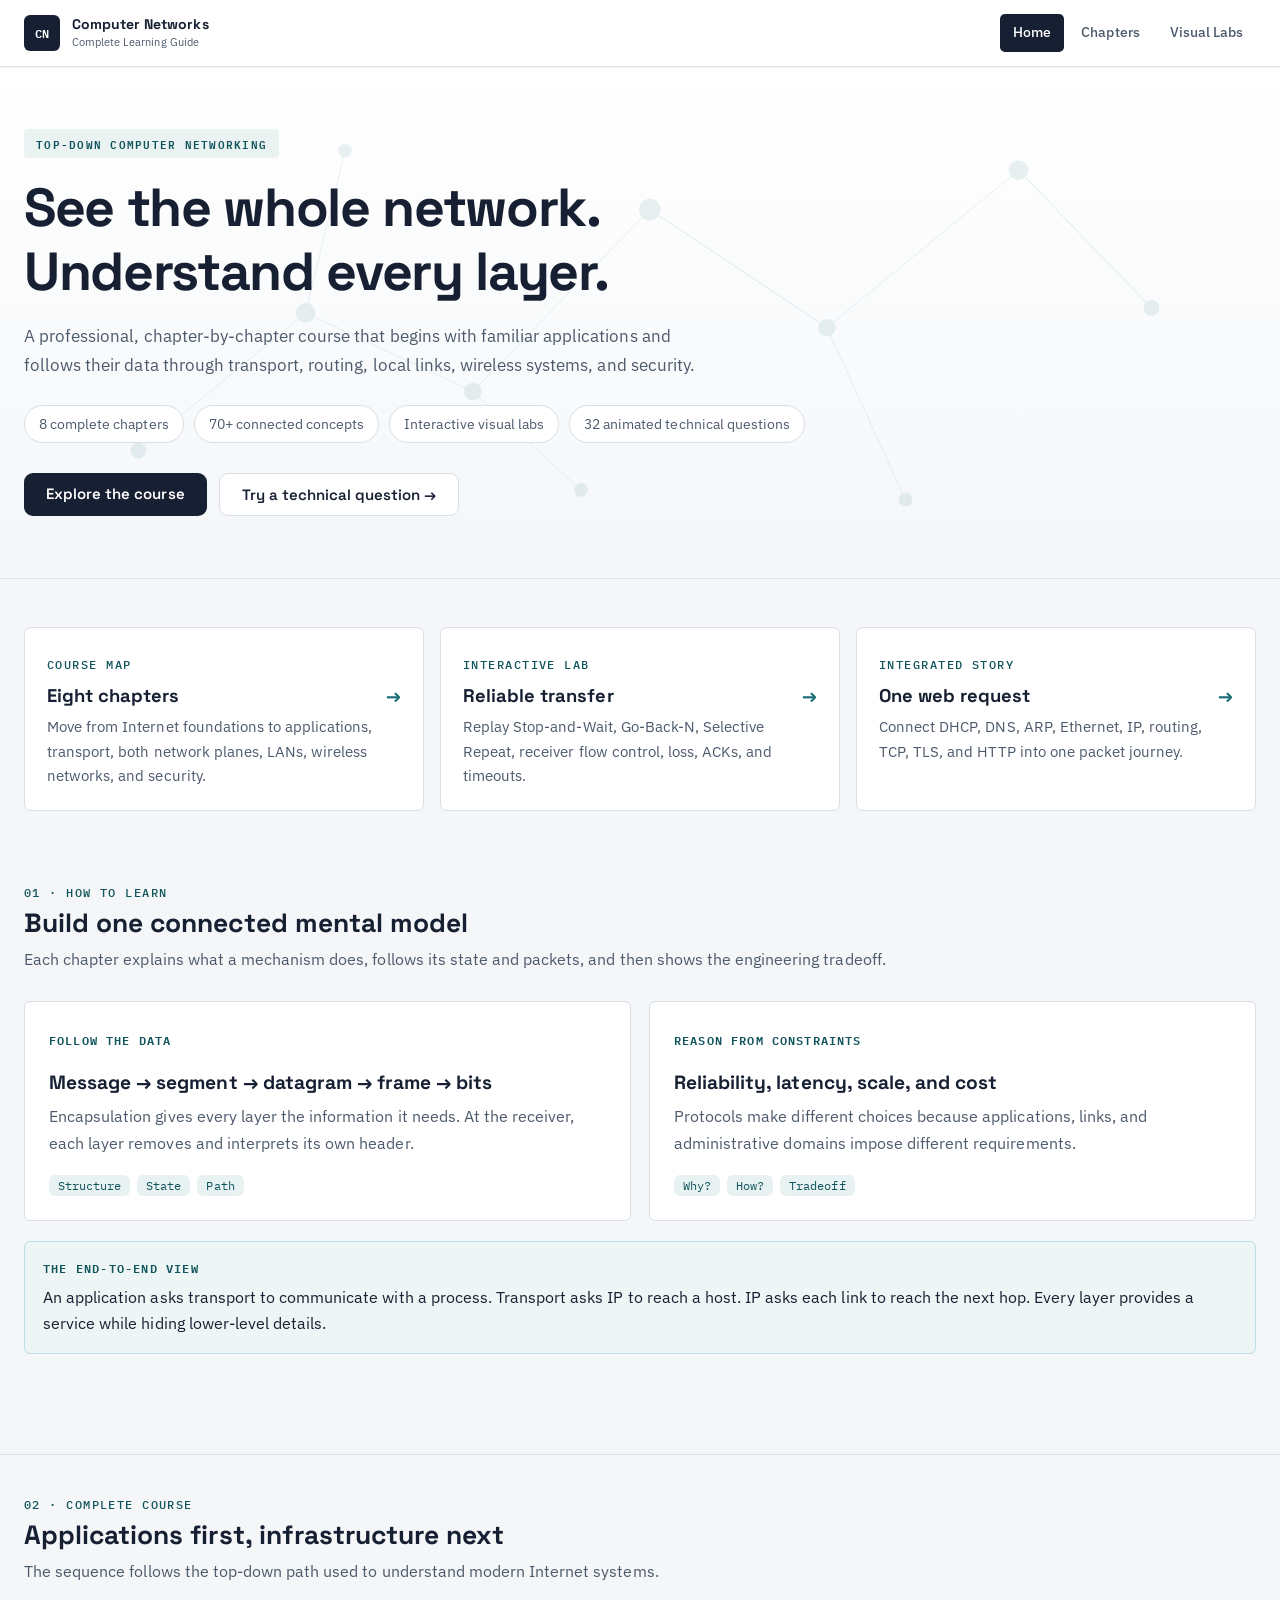
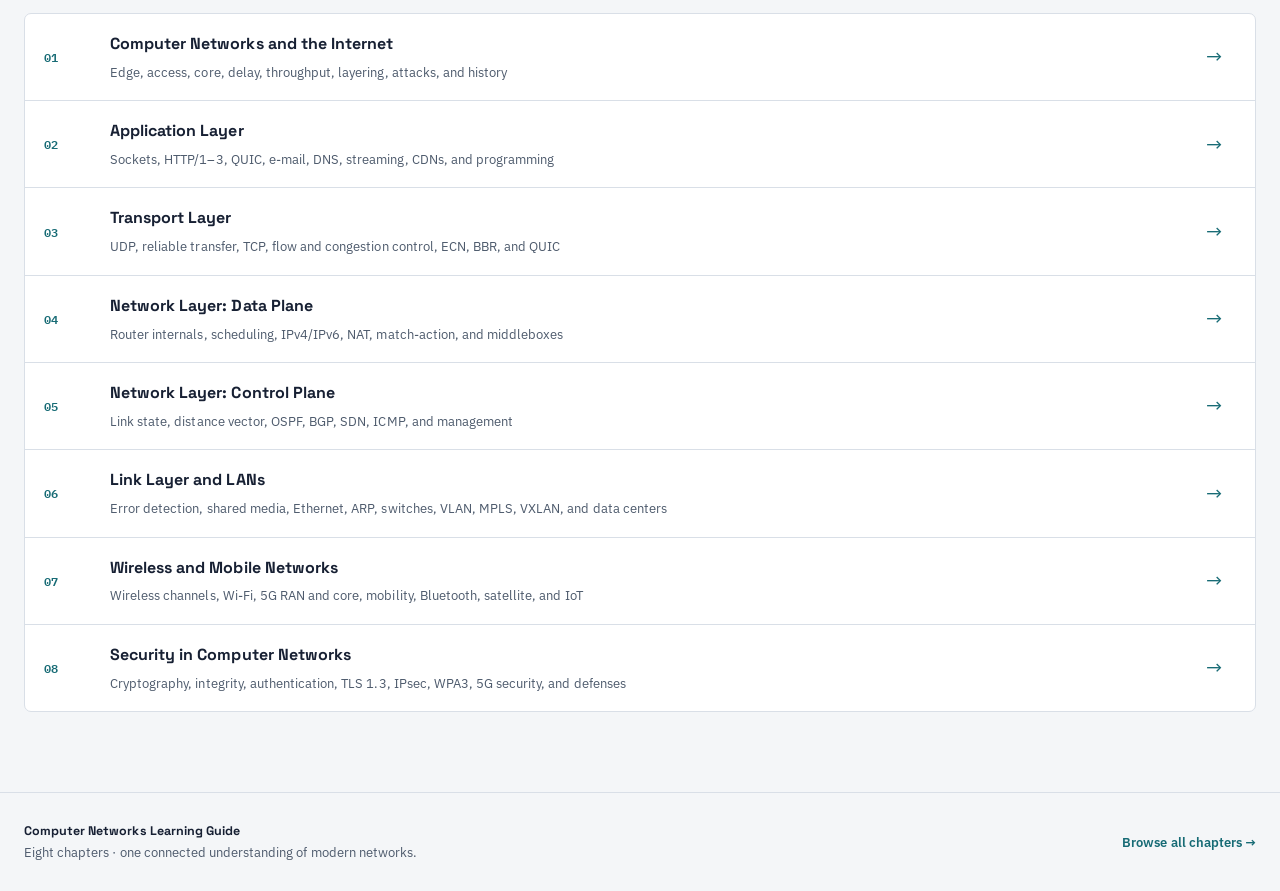
==== index.html @ 1e99327d "Add files via upload" ====
<!doctype html>
<html lang="en">
<head>
  <meta charset="utf-8"><meta name="viewport" content="width=device-width, initial-scale=1">
  <meta name="description" content="A complete top-down course in computer networks with eight detailed chapters, visual explanations, worked examples, and interactive protocol simulations.">
  <title>Computer Networks · Complete Learning Guide</title>
  <link rel="preconnect" href="https://fonts.googleapis.com"><link href="https://fonts.googleapis.com/css2?family=Space+Grotesk:wght@500;600;700&family=IBM+Plex+Sans:wght@400;500;600&family=IBM+Plex+Mono:wght@400;600&display=swap" rel="stylesheet">
  <link rel="icon" type="image/svg+xml" href="favicon.svg"><link rel="stylesheet" href="styles.css?v=33">
</head>
<body>
  <a class="skip-link" href="#main">Skip to content</a><div class="reading-progress" aria-hidden="true"><span id="progressBar"></span></div>
  <header class="site-header"><nav class="nav" aria-label="Main navigation"><a class="brand" href="index.html"><span class="brand-mark">CN</span><span class="brand-text"><strong>Computer Networks</strong><span>Complete Learning Guide</span></span></a><ul class="nav-links"><li><a class="active" aria-current="page" href="index.html">Home</a></li><li><a href="topics.html">Chapters</a></li><li><a href="chapter3.html#reliability">Visual Labs</a></li></ul></nav></header>
  <main id="main">
    <section class="hero">
      <svg class="network-background" viewBox="0 0 1200 520" aria-hidden="true"><g fill="none" stroke="currentColor"><path d="M90 390L260 250 430 330 610 145 790 265 985 105 1120 245"/><path d="M260 250L300 85M430 330L540 430M610 145L790 265M790 265L870 440M985 105L1120 245"/></g><g fill="currentColor"><circle cx="90" cy="390" r="8"/><circle cx="260" cy="250" r="10"/><circle cx="300" cy="85" r="7"/><circle cx="430" cy="330" r="9"/><circle cx="540" cy="430" r="7"/><circle cx="610" cy="145" r="11"/><circle cx="790" cy="265" r="9"/><circle cx="870" cy="440" r="7"/><circle cx="985" cy="105" r="10"/><circle cx="1120" cy="245" r="8"/></g></svg>
      <div class="hero-inner"><span class="eyebrow">TOP-DOWN COMPUTER NETWORKING</span><h1>See the whole network.<br>Understand every layer.</h1><p class="lede">A professional, chapter-by-chapter course that begins with familiar applications and follows their data through transport, routing, local links, wireless systems, and security.</p><div class="hero-meta"><span class="meta-chip">8 complete chapters</span><span class="meta-chip">70+ connected concepts</span><span class="meta-chip">Interactive visual labs</span><span class="meta-chip">32 animated technical questions</span></div><div class="hero-actions"><a class="btn btn-primary" href="topics.html">Explore the course</a><a class="btn btn-ghost" href="chapter1.html#critical-questions">Try a technical question →</a></div></div>
    </section>
    <section class="portal page" aria-label="Study areas">
      <a class="portal-card" href="topics.html"><span>Course map</span><h2>Eight chapters <i>→</i></h2><p>Move from Internet foundations to applications, transport, both network planes, LANs, wireless networks, and security.</p></a>
      <a class="portal-card" href="chapter3.html#reliability"><span>Interactive lab</span><h2>Reliable transfer <i>→</i></h2><p>Replay Stop-and-Wait, Go-Back-N, Selective Repeat, receiver flow control, loss, ACKs, and timeouts.</p></a>
      <a class="portal-card" href="chapter6.html#journey"><span>Integrated story</span><h2>One web request <i>→</i></h2><p>Connect DHCP, DNS, ARP, Ethernet, IP, routing, TCP, TLS, and HTTP into one packet journey.</p></a>
    </section>
    <section class="page home-section"><p class="section-kicker">01 · HOW TO LEARN</p><h2 class="section-title">Build one connected mental model</h2><p class="section-sub">Each chapter explains what a mechanism does, follows its state and packets, and then shows the engineering tradeoff.</p><div class="overview-grid"><article class="summary-card"><span>FOLLOW THE DATA</span><h3>Message → segment → datagram → frame → bits</h3><p>Encapsulation gives every layer the information it needs. At the receiver, each layer removes and interprets its own header.</p><div class="chip-row"><i>Structure</i><i>State</i><i>Path</i></div></article><article class="summary-card"><span>REASON FROM CONSTRAINTS</span><h3>Reliability, latency, scale, and cost</h3><p>Protocols make different choices because applications, links, and administrative domains impose different requirements.</p><div class="chip-row"><i>Why?</i><i>How?</i><i>Tradeoff</i></div></article></div><div class="definition-box"><span>THE END-TO-END VIEW</span><p>An application asks transport to communicate with a process. Transport asks IP to reach a host. IP asks each link to reach the next hop. Every layer provides a service while hiding lower-level details.</p></div></section>
    <section class="page home-section"><p class="section-kicker">02 · COMPLETE COURSE</p><h2 class="section-title">Applications first, infrastructure next</h2><p class="section-sub">The sequence follows the top-down path used to understand modern Internet systems.</p><div class="path-list">
      <a href="chapter1.html"><b>01</b><span><strong>Computer Networks and the Internet</strong><small>Edge, access, core, delay, throughput, layering, attacks, and history</small></span><i>→</i></a>
      <a href="chapter2.html"><b>02</b><span><strong>Application Layer</strong><small>Sockets, HTTP/1–3, QUIC, e-mail, DNS, streaming, CDNs, and programming</small></span><i>→</i></a>
      <a href="chapter3.html"><b>03</b><span><strong>Transport Layer</strong><small>UDP, reliable transfer, TCP, flow and congestion control, ECN, BBR, and QUIC</small></span><i>→</i></a>
      <a href="chapter4.html"><b>04</b><span><strong>Network Layer: Data Plane</strong><small>Router internals, scheduling, IPv4/IPv6, NAT, match-action, and middleboxes</small></span><i>→</i></a>
      <a href="chapter5.html"><b>05</b><span><strong>Network Layer: Control Plane</strong><small>Link state, distance vector, OSPF, BGP, SDN, ICMP, and management</small></span><i>→</i></a>
      <a href="chapter6.html"><b>06</b><span><strong>Link Layer and LANs</strong><small>Error detection, shared media, Ethernet, ARP, switches, VLAN, MPLS, VXLAN, and data centers</small></span><i>→</i></a>
      <a href="chapter7.html"><b>07</b><span><strong>Wireless and Mobile Networks</strong><small>Wireless channels, Wi-Fi, 5G RAN and core, mobility, Bluetooth, satellite, and IoT</small></span><i>→</i></a>
      <a href="chapter8.html"><b>08</b><span><strong>Security in Computer Networks</strong><small>Cryptography, integrity, authentication, TLS 1.3, IPsec, WPA3, 5G security, and defenses</small></span><i>→</i></a>
    </div></section>
  </main>
  <footer class="site-footer"><div><strong>Computer Networks Learning Guide</strong><span>Eight chapters · one connected understanding of modern networks.</span></div><a href="topics.html">Browse all chapters →</a></footer><button class="back-top" id="backTop" type="button" aria-label="Back to top">↑ <span>Back to top</span></button><script src="interactions.js?v=33"></script><script src="app.js?v=33"></script>
</body></html>
---- styles.css ----
:root{
  --paper:#f7f9fc;--card:#fff;--ink:#101c33;--ink-soft:#46536b;--line:#dbe4f0;--grid:#e7edf6;
  --accent:#0b7285;--accent-dark:#085a68;--accent-soft:#e0f1f4;--amber:#b45309;--amber-soft:#fdf1df;
  --red:#c43b35;--red-soft:#fff0ee;--blue:#2563eb;--code-bg:#0f1a2e;--code-text:#dbe7ff;
  --radius:10px;--maxw:1180px;--display:"Space Grotesk",sans-serif;--body:"IBM Plex Sans",sans-serif;--mono:"IBM Plex Mono",monospace
}
*{box-sizing:border-box;margin:0;padding:0}html{scroll-behavior:smooth;scroll-padding-top:92px}body{font:16.5px/1.65 var(--body);background:var(--paper);color:var(--ink);text-rendering:optimizeLegibility}h1,h2,h3,h4{font-family:var(--display);line-height:1.2}a{color:var(--accent);text-decoration:none}a:hover{color:var(--accent-dark)}button,input,select{font:inherit}code{font-family:var(--mono)}[hidden]{display:none!important}::selection{background:rgba(11,114,133,.2)}
.sr-only{position:absolute;width:1px;height:1px;padding:0;margin:-1px;overflow:hidden;clip:rect(0,0,0,0);white-space:nowrap;border:0}.skip-link{position:fixed;top:10px;left:12px;z-index:2000;padding:9px 13px;border-radius:8px;background:var(--ink);color:#fff;transform:translateY(-150%);transition:.18s}.skip-link:focus{transform:none}.reading-progress{position:fixed;inset:0 0 auto;z-index:1200;height:4px;pointer-events:none}.reading-progress span{display:block;width:0;height:100%;background:linear-gradient(90deg,var(--accent),var(--amber))}.site-header{position:sticky;top:0;z-index:50;background:rgba(255,255,255,.94);backdrop-filter:blur(9px);border-bottom:1px solid var(--line)}.nav{max-width:var(--maxw);margin:auto;display:flex;align-items:center;justify-content:space-between;gap:24px;padding:14px 24px}.brand{display:flex;align-items:center;gap:12px;color:var(--ink)}.brand-mark{width:40px;height:40px;border-radius:9px;background:var(--ink);color:#fff;display:grid;place-items:center;font:600 12px var(--mono);letter-spacing:.04em}.brand-text{display:flex;flex-direction:column}.brand-text strong{font:700 15px var(--display)}.brand-text span{font-size:12px;color:var(--ink-soft)}.nav-links{display:flex;gap:4px;list-style:none}.nav-links a{display:block;padding:8px 14px;border-radius:8px;color:var(--ink-soft);font-weight:500;font-size:15px}.nav-links a:hover{background:var(--accent-soft);color:var(--accent-dark)}.nav-links a.active{background:var(--ink);color:#fff}
.hero{position:relative;isolation:isolate;overflow:hidden;background:linear-gradient(180deg,rgba(247,249,252,0),var(--paper) 96%),linear-gradient(var(--grid) 1px,transparent 1px),linear-gradient(90deg,var(--grid) 1px,transparent 1px);background-size:auto,28px 28px,28px 28px;border-bottom:1px solid var(--line)}.network-background{position:absolute;inset:0;width:100%;height:100%;z-index:-1;color:var(--accent);opacity:.09}.hero-inner{max-width:var(--maxw);margin:auto;padding:72px 24px 64px}.eyebrow{display:inline-block;font:600 12.5px var(--mono);letter-spacing:.12em;color:var(--accent-dark);background:var(--accent-soft);padding:5px 12px;border-radius:999px;margin-bottom:18px}.hero h1{font-size:clamp(2.2rem,4.4vw,3.5rem);letter-spacing:-.025em;max-width:820px}.hero .lede{margin-top:16px;max-width:680px;color:var(--ink-soft);font-size:1.08rem}.hero-meta,.hero-actions{display:flex;flex-wrap:wrap;gap:10px;margin-top:26px}.meta-chip{font-size:13.5px;color:var(--ink-soft);background:var(--card);border:1px solid var(--line);padding:7px 14px;border-radius:999px}.hero-actions{margin-top:30px;gap:12px}.btn{padding:11px 22px;border-radius:9px;font:600 15px var(--display)}.btn-primary{background:var(--ink);color:#fff}.btn-primary:hover{background:#1c2c4d;color:#fff}.btn-ghost{border:1.5px solid var(--line);color:var(--ink);background:var(--card)}.btn-ghost:hover{border-color:var(--accent)}.compact-hero .hero-inner{padding-block:70px}.compact-hero h1{font-size:clamp(2rem,4vw,3.2rem)}
.page{max-width:var(--maxw);margin:auto;padding:48px 24px 80px}.portal{display:grid;grid-template-columns:repeat(3,1fr);gap:16px;padding-bottom:32px}.portal-card{background:var(--card);border:1px solid var(--line);border-radius:var(--radius);padding:22px;color:var(--ink);transition:.18s}.portal-card:hover{transform:translateY(-2px);box-shadow:0 10px 26px rgba(16,28,51,.09)}.portal-card>span,.section-kicker{font:500 12px var(--mono);text-transform:uppercase;letter-spacing:.12em;color:var(--accent-dark)}.portal-card h2{display:flex;justify-content:space-between;font-size:1.15rem;margin:8px 0}.portal-card h2 i{font-style:normal;color:var(--accent)}.portal-card p{font-size:14.5px;color:var(--ink-soft)}.home-section{padding-top:42px}.home-section+.home-section{border-top:1px solid var(--line)}.section-title{font-size:1.65rem;margin:8px 0 6px}.section-sub{color:var(--ink-soft);margin-bottom:28px}.overview-grid{display:grid;grid-template-columns:1fr 1fr;gap:18px}.summary-card{background:var(--card);border:1px solid var(--line);border-radius:var(--radius);padding:24px}.summary-card>span{font:600 11.5px var(--mono);color:var(--accent-dark);letter-spacing:.1em}.summary-card h3{font-size:1.2rem;margin:18px 0 9px}.summary-card p{color:var(--ink-soft)}.chip-row{display:flex;gap:7px;margin-top:18px}.chip-row i,.card-tags span{font:400 11.5px var(--mono);font-style:normal;background:var(--accent-soft);color:var(--accent-dark);padding:3px 9px;border-radius:6px}.definition-box,.note-box,.warning-box{border-radius:var(--radius);padding:18px 20px;margin:20px 0}.definition-box{background:var(--accent-soft);border:1px solid #bfdee5}.note-box{background:var(--amber-soft);border:1px solid #f3ddb4}.warning-box{background:var(--red-soft);border:1px solid #f0c3bf}.definition-box span,.note-box span,.warning-box span{display:block;margin-bottom:6px;font:600 12px var(--mono);letter-spacing:.1em;color:var(--accent-dark)}.note-box span{color:var(--amber)}.warning-box span{color:var(--red)}.definition-box p,.note-box p,.warning-box p{margin:0}.path-list{border:1px solid var(--line);border-radius:var(--radius);overflow:hidden;background:var(--card)}.path-list a{display:grid;grid-template-columns:54px 1fr 30px;align-items:center;gap:12px;padding:20px;color:var(--ink);border-bottom:1px solid var(--line)}.path-list a:last-child{border-bottom:0}.path-list a:hover{background:var(--accent-soft)}.path-list>a>b{font:600 12px var(--mono);color:var(--accent)}.path-list span{display:flex;flex-direction:column}.path-list strong{font-family:var(--display)}.path-list small{color:var(--ink-soft);margin-top:3px}.path-list i{font-style:normal;color:var(--accent);font-size:1.25rem}
.catalog-tools{display:flex;gap:12px;margin-bottom:24px}.catalog-tools label{flex:1}.catalog-tools input{width:100%;padding:12px 16px;border:1px solid var(--line);border-radius:9px;background:#fff;color:var(--ink)}.filter-chips{display:flex;gap:8px}.filter-chips button{border:1px solid var(--line);border-radius:999px;background:#fff;padding:9px 18px;color:var(--ink-soft);font-weight:600;cursor:pointer}.filter-chips button.active{background:var(--ink);border-color:var(--ink);color:#fff}.chapter-grid{display:grid;grid-template-columns:repeat(auto-fit,minmax(300px,1fr));gap:18px}.chapter-card{display:flex;flex-direction:column;gap:10px;padding:22px;background:var(--card);border:1px solid var(--line);border-radius:var(--radius);color:var(--ink);transition:.18s}.chapter-card:hover{box-shadow:0 10px 26px rgba(16,28,51,.1);transform:translateY(-2px)}.chapter-num{font:500 12.5px var(--mono);color:var(--accent-dark);text-transform:uppercase;letter-spacing:.1em}.chapter-card h2{font-size:1.18rem}.chapter-card p{font-size:14.5px;color:var(--ink-soft);flex:1}.card-tags{display:flex;flex-wrap:wrap;gap:6px}.chapter-card>b{margin-top:8px;font:500 12px var(--mono);color:var(--amber)}.empty-state{padding:40px;text-align:center;color:var(--ink-soft)}
.chapter-layout{max-width:var(--maxw);margin:auto;display:grid;grid-template-columns:250px minmax(0,1fr);gap:44px;padding:40px 24px 90px}.toc{position:sticky;top:90px;align-self:start;max-height:calc(100vh - 115px);overflow:auto}.toc-card{padding:18px 16px;border:1px solid var(--line);border-radius:var(--radius);background:rgba(255,255,255,.86)}.toc h2{font:600 12px var(--mono);letter-spacing:.12em;text-transform:uppercase;color:var(--ink-soft);margin-bottom:12px}.toc ol{list-style:none;border-left:2px solid var(--line)}.toc a{display:block;margin-left:-2px;padding:6px 14px;border-left:2px solid transparent;color:var(--ink-soft);font-size:13.8px;line-height:1.4}.toc a:hover{color:var(--accent-dark)}.toc a.current{border-left-color:var(--accent);color:var(--accent-dark);font-weight:600}.chapter-body{min-width:0}.chapter-kicker{font:500 13px var(--mono);color:var(--accent-dark);letter-spacing:.1em;text-transform:uppercase}.chapter-body>h1{font-size:clamp(1.9rem,3.4vw,2.65rem);letter-spacing:-.025em;margin:8px 0 10px}.chapter-intro{max-width:720px;color:var(--ink-soft)}.chapter-meta{display:flex;flex-wrap:wrap;gap:8px;margin-top:18px}.chapter-meta span{font-size:12.5px;color:var(--ink-soft);background:#fff;border:1px solid var(--line);border-radius:999px;padding:5px 11px}.chapter-section{margin-top:56px;scroll-margin-top:105px}.chapter-section>h2{font-size:1.52rem;padding-bottom:10px;margin-bottom:18px;border-bottom:1px solid var(--line)}.chapter-section>h2 span{margin-right:10px;color:var(--accent);font:600 1rem var(--mono)}.chapter-section>h3{font-size:1.13rem;margin:26px 0 10px}.chapter-section>p{max-width:76ch;margin-bottom:14px}.chapter-section>ul,.key-list{margin:0 0 16px 22px}.chapter-section li{margin-bottom:7px}.concept-grid{display:grid;gap:14px;margin:20px 0}.concept-grid.three{grid-template-columns:repeat(3,1fr)}.concept-grid.two{grid-template-columns:1fr 1fr}.concept-grid article{background:#fff;border:1px solid var(--line);border-radius:var(--radius);padding:20px}.concept-grid article>b{font:600 12px var(--mono);color:var(--accent)}.concept-grid h3{font-size:1.08rem;margin:22px 0 7px}.concept-grid p{font-size:14.5px;color:var(--ink-soft)}.concept-grid small{display:block;color:var(--accent-dark);font-weight:600;margin-top:12px}.compare-strip{display:grid;grid-template-columns:1fr 1fr;border:1px solid var(--line);border-radius:var(--radius);overflow:hidden}.compare-strip>div{padding:20px;background:#fff}.compare-strip>div+div{border-left:1px solid var(--line)}.compare-strip span{font:600 11.5px var(--mono);color:var(--accent)}.compare-strip b{display:block;margin:8px 0}.compare-strip p{font-size:14px;color:var(--ink-soft)}
.comparison-table{border:1px solid var(--line);border-radius:var(--radius);overflow:hidden;background:#fff;margin:18px 0}.comparison-table>div{display:grid;grid-template-columns:.75fr 1fr 1fr;border-bottom:1px solid var(--line)}.comparison-table>div:last-child{border:0}.comparison-table>div>*{padding:11px 14px}.comparison-table .comparison-head{background:var(--ink);color:#fff;font-family:var(--display);font-size:14px}.comparison-table span{font-weight:600}.comparison-table p{border-left:1px solid var(--line);color:var(--ink-soft)}.formula-panel{padding:24px;border-radius:var(--radius);background:var(--code-bg);color:var(--code-text);margin:18px 0}.formula-panel>p:first-child{text-align:center;font:500 clamp(1.3rem,3vw,2.2rem) var(--mono);color:#fff}.formula-cards{display:grid;grid-template-columns:repeat(4,1fr);gap:7px;margin-top:24px}.formula-cards button{cursor:pointer;text-align:left;border:1px solid rgba(255,255,255,.15);background:rgba(255,255,255,.05);color:#fff;border-radius:8px;padding:12px}.formula-cards button:hover,.formula-cards button.active{background:var(--accent-soft);color:var(--ink)}.formula-cards b{display:block;font:600 10.5px var(--mono)}.formula-cards span{font-size:11px;opacity:.72}.formula-explain{min-height:47px;margin:18px 0 0!important;text-align:center!important;color:#b9c6db;font-size:14px!important}.formula-panel.compact{padding:20px}.formula-panel .small-formula{font-size:1rem!important}.formula-panel>small{display:block;text-align:center;color:#aab9d2;margin-top:7px}.metric-grid{display:grid;grid-template-columns:repeat(3,1fr);gap:10px;margin:18px 0}.metric-grid.four{grid-template-columns:repeat(4,1fr)}.metric-grid article{padding:18px;background:#fff;border:1px solid var(--line);border-top:3px solid var(--accent);border-radius:var(--radius)}.metric-grid span{font:600 10.5px var(--mono);color:var(--accent)}.metric-grid h3{font-size:1.05rem;margin:14px 0 6px}.metric-grid p{font-size:13.5px;color:var(--ink-soft)}
.layer-layout{display:grid;grid-template-columns:.8fr 1.2fr;gap:20px;align-items:center;margin:20px 0}.layer-stack{display:grid;gap:5px}.layer-stack>div{display:flex;align-items:center;gap:16px;padding:11px 14px;border-radius:7px;background:var(--accent);color:#fff}.layer-stack>div:nth-child(2){opacity:.9}.layer-stack>div:nth-child(3){opacity:.8}.layer-stack>div:nth-child(4){opacity:.68;color:var(--ink)}.layer-stack>div:nth-child(5){opacity:.5;color:var(--ink)}.layer-stack b{font:600 12px var(--mono)}.layer-stack span{display:flex;justify-content:space-between;align-items:center;flex:1}.layer-stack small{font-size:11px}.encapsulation{background:#fff;border:1px solid var(--line);border-radius:var(--radius);padding:22px}.encapsulation>span{font:600 11px var(--mono);color:var(--accent-dark)}.encapsulation p{display:flex;margin-top:7px}.encapsulation p>*{padding:7px 9px;border:1px solid var(--line);font:600 10px var(--mono);font-style:normal}.encapsulation p b{background:var(--amber-soft)}.encapsulation p i{background:var(--accent-soft);flex:1}.encapsulation small{display:block;color:var(--ink-soft);margin-top:14px}.review-grid{display:grid;grid-template-columns:1fr 1fr;gap:10px}.review-grid details{background:#fff;border:1px solid var(--line);border-radius:var(--radius);padding:0 18px}.review-grid summary{cursor:pointer;list-style:none;position:relative;padding:16px 28px 16px 0;font-family:var(--display);font-weight:600}.review-grid summary:after{content:"+";position:absolute;right:0;color:var(--accent)}.review-grid details[open] summary:after{content:"−"}.review-grid details p{padding-bottom:16px;color:var(--ink-soft);font-size:14px}.chapter-nav{display:flex;justify-content:space-between;align-items:center;gap:12px;margin-top:64px;padding-top:24px;border-top:1px solid var(--line)}.chapter-nav a{padding:9px 13px;border:1px solid var(--line);border-radius:8px;background:#fff;font:600 13px var(--display);color:var(--ink)}.chapter-nav a.next{background:var(--ink);color:#fff}.chapter-nav a.disabled{opacity:.45;pointer-events:none}
.architecture-grid{display:grid;grid-template-columns:1fr 1fr;gap:14px;margin:20px 0}.architecture-grid article{padding:20px;background:#fff;border:1px solid var(--line);border-radius:var(--radius)}.architecture-grid h3{font-size:1.1rem;margin:12px 0 6px}.architecture-grid p{color:var(--ink-soft);font-size:14.5px}.arch-diagram{height:125px;position:relative;background:linear-gradient(var(--grid) 1px,transparent 1px),linear-gradient(90deg,var(--grid) 1px,transparent 1px);background-size:22px 22px;border-radius:7px}.arch-diagram i,.arch-diagram b{position:absolute;width:36px;height:36px;display:grid;place-items:center;border-radius:8px;background:var(--ink);color:#fff;font:600 11px var(--mono);font-style:normal}.arch-diagram.server i{left:50%;top:50%;transform:translate(-50%,-50%)}.arch-diagram.server b:nth-child(2){left:12%;top:15%}.arch-diagram.server b:nth-child(3){right:12%;top:15%}.arch-diagram.server b:nth-child(4){left:18%;bottom:10%}.arch-diagram.server:before,.arch-diagram.server:after{content:"";position:absolute;inset:36px 22%;border-top:1px solid var(--accent);transform:rotate(18deg)}.arch-diagram.server:after{transform:rotate(-18deg)}.arch-diagram.peer b:nth-child(1){left:8%;top:14%}.arch-diagram.peer b:nth-child(2){right:10%;top:12%}.arch-diagram.peer b:nth-child(3){left:27%;bottom:8%}.arch-diagram.peer b:nth-child(4){right:25%;bottom:10%}.arch-diagram.peer:before{content:"";position:absolute;inset:24%;border:2px dashed var(--accent);transform:rotate(12deg)}.socket-path{display:grid;grid-template-columns:1fr auto 1fr auto 1fr;align-items:center;gap:12px;padding:20px;background:var(--ink);color:#fff;border-radius:var(--radius);text-align:center}.socket-path small{display:block;color:#9fb0ca;font:400 10px var(--mono)}.socket-path>span{padding:7px 9px;border:1px solid #81c6d0;border-radius:5px;color:#bce7ec;font:600 10px var(--mono)}
.architecture-grid.detailed article{padding:0;overflow:hidden}.architecture-grid.detailed article>h3,.architecture-grid.detailed article>p,.architecture-facts{margin-left:20px;margin-right:20px}.architecture-grid.detailed article>h3{margin-top:18px}.architecture-grid.detailed article>p{min-height:88px;line-height:1.55}.architecture-map{position:relative;height:230px;overflow:hidden;background:radial-gradient(circle at 50% 50%,rgba(218,240,242,.7),transparent 34%),linear-gradient(var(--grid) 1px,transparent 1px),linear-gradient(90deg,var(--grid) 1px,transparent 1px),#f9fbfd;background-size:auto,24px 24px,24px 24px;border-bottom:1px solid var(--line)}.architecture-map>svg{position:absolute;inset:0;width:100%;height:100%}.architecture-map path{fill:none;stroke:#0b7487;stroke-width:2.2}.architecture-map path.return{stroke:#b36c13;stroke-dasharray:7 6}.map-node{position:absolute;z-index:2;width:82px;text-align:center}.map-node i{display:grid;place-items:center;width:42px;height:42px;margin:auto;border-radius:10px;background:var(--ink);color:#fff;font:700 10px var(--mono);font-style:normal;box-shadow:0 6px 16px rgba(16,28,51,.18)}.map-node.service{left:50%;top:50%;width:112px;transform:translate(-50%,-50%)}.map-node.service i{width:58px;height:48px;background:var(--accent)}.map-node b{display:block;margin-top:5px;font-size:9px}.map-node small{display:block;color:var(--ink-soft);font:400 7px var(--mono);line-height:1.25}.client-server-map .n1{left:4%;top:8%}.client-server-map .n2{right:4%;top:8%}.client-server-map .n3{left:4%;bottom:7%}.client-server-map .n4{right:4%;bottom:7%}.peer-map .p1{left:5%;top:7%}.peer-map .p2{left:42%;top:7%}.peer-map .p3{right:3%;top:34%}.peer-map .p4{left:50%;bottom:3%}.peer-map .p5{left:7%;bottom:8%}.peer-map .map-node i{background:#15233d}.map-label{position:absolute;z-index:3;padding:3px 6px;border-radius:4px;background:rgba(255,255,255,.92);font:700 7px var(--mono)}.map-label.request{left:28%;top:30%;color:#07687a}.map-label.response{right:22%;bottom:26%;color:#9b5c12}.map-label.exchange{left:50%;top:48%;transform:translate(-50%,-50%);color:#07687a}.architecture-facts{margin-top:14px!important;margin-bottom:20px!important;padding-left:18px;color:var(--ink-soft);font-size:13px}.architecture-facts li{margin-bottom:5px}.architecture-compare{margin-top:16px}
.timeline{display:grid;grid-template-columns:repeat(4,1fr);border:1px solid var(--line);border-radius:var(--radius);overflow:hidden;margin:20px 0}.timeline article{min-height:250px;padding:20px;background:#fff;border-right:1px solid var(--line)}.timeline article:last-child{border:0}.timeline article.featured{background:var(--ink);color:#fff}.timeline article>span{font:600 11px var(--mono);color:var(--accent)}.timeline .featured>span{color:#90d7df}.timeline h3{font-size:1rem;margin:45px 0 10px}.timeline p{font-size:13.5px;color:var(--ink-soft)}.timeline .featured p{color:#aebbd0}.timeline small{display:block;margin-top:14px;color:var(--accent);font-weight:600}.quic-demo{padding:18px;background:var(--code-bg);border-radius:var(--radius);margin:18px 0}.quic-demo>div{display:grid;grid-template-columns:75px repeat(3,1fr) 80px;align-items:center;gap:8px;margin:13px 0}.quic-demo span{font:600 10px var(--mono);color:#b8c4d9}.quic-demo i{height:11px;border-radius:2px;background:#84d0d8}.quic-demo i.lost{background:var(--red);color:#fff;display:grid;place-items:center;font-style:normal;height:20px}.quic-demo b{font:500 10px var(--mono);color:#f4c58f}.lookup-flow{display:flex;align-items:center;gap:8px;overflow:auto;margin:18px 0;padding-bottom:5px}.lookup-flow b{white-space:nowrap;padding:8px 10px;background:#fff;border:1px solid var(--line);border-radius:6px;font-size:12px}.lookup-flow i{font-style:normal;color:var(--accent)}.data-table{width:100%;border-collapse:collapse;margin:18px 0;background:#fff;border:1px solid var(--line);font-size:14px}.data-table th,.data-table td{padding:10px 14px;text-align:left;border-bottom:1px solid var(--line)}.data-table th{background:var(--ink);color:#fff;font-family:var(--display)}.data-table tr:last-child td{border:0}.data-table tr:nth-child(even) td{background:#fbfcfe}.mini-flow{display:flex;align-items:center;gap:6px;margin-top:16px;overflow:auto}.mini-flow span{white-space:nowrap;padding:6px 8px;border:1px solid var(--line);border-radius:5px;font-size:11px}.mini-flow i{font:500 10px var(--mono);color:var(--accent);font-style:normal}
.udp-board{display:grid;grid-template-columns:1fr 1fr;gap:22px;align-items:center;padding:22px;background:#fff;border:1px solid var(--line);border-radius:var(--radius)}.udp-header{display:grid;grid-template-columns:1fr 1fr}.udp-header span{padding:10px;border:1px solid var(--line);font:600 10px var(--mono)}.udp-header b{grid-column:1/-1;min-height:70px;padding:12px;border:1px solid var(--line);font:500 12px var(--mono);color:var(--ink-soft)}.udp-board ul{margin-left:20px;font-size:14px}.tcp-grid{display:grid;grid-template-columns:1fr 1fr;gap:12px}.tcp-grid article{padding:20px;background:#fff;border:1px solid var(--line);border-radius:var(--radius)}.tcp-grid article>span{font:600 11px var(--mono);color:var(--accent)}.tcp-grid h3{font-size:1.05rem;margin:20px 0 7px}.tcp-grid p{font-size:14px;color:var(--ink-soft)}.tcp-grid code{display:block;margin-top:15px;padding:10px;background:var(--code-bg);color:#f2cc8f;border-radius:6px;font-size:11.5px;overflow:auto}.handshake-board{display:grid;grid-template-columns:1fr 1.15fr 1fr;gap:18px;align-items:center;padding:22px;background:#fff;border:1px solid var(--line);border-radius:var(--radius)}.handshake-board>div>span{font:600 10.5px var(--mono);color:var(--accent)}.handshake-board h3{font-size:1rem;margin:14px 0 7px}.handshake-board ol{margin-left:18px;font-size:13px}.handshake-board p{font-size:13.5px;color:var(--ink-soft)}.handshake-visual{display:grid;grid-template-columns:55px 1fr 55px;grid-template-rows:repeat(3,42px);align-items:center;text-align:center}.handshake-visual b:first-child{grid-row:1/-1}.handshake-visual b:last-child{grid-row:1/-1;grid-column:3}.handshake-visual i{grid-column:2;border-bottom:2px solid var(--accent);font:600 9px var(--mono);font-style:normal}
/* Protocol lab */
.lab-shell{margin:20px 0;border:1px solid var(--line);border-radius:var(--radius);overflow:hidden;background:#fff;box-shadow:0 16px 38px rgba(16,28,51,.08)}.lab-tabs{display:grid;grid-template-columns:repeat(4,1fr);border-bottom:1px solid var(--line)}.lab-tabs button{padding:14px 8px;border:0;border-right:1px solid var(--line);background:#fff;color:var(--ink-soft);cursor:pointer;font-weight:600}.lab-tabs button:last-child{border:0}.lab-tabs button.active{background:var(--ink);color:#fff}.lab-tabs button span{font:600 10px var(--mono);color:var(--accent);margin-right:4px}.lab-tabs button.active span{color:#90d7df}.lab-toolbar{display:flex;align-items:center;justify-content:space-between;gap:14px;padding:13px 16px;border-bottom:1px solid var(--line);background:#fbfcfe}.scenario-status{min-width:170px;display:grid;grid-template-columns:12px 1fr;column-gap:7px;align-items:center}.scenario-status>span{grid-row:1/3;width:8px;height:8px;border-radius:50%;background:#a8b1bf;box-shadow:0 0 0 4px #e9edf3}.scenario-status>span.running{background:var(--amber)}.scenario-status>span.complete{background:var(--accent)}.scenario-status b{font-size:12px}.scenario-status small{font-size:10px;color:var(--ink-soft)}.lab-controls{display:flex;align-items:center;justify-content:flex-end;flex-wrap:wrap;gap:6px}.lab-controls button{min-height:35px;padding:7px 10px;border:1px solid var(--line);border-radius:6px;background:#fff;color:var(--ink);cursor:pointer;font-size:11px;font-weight:600}.lab-controls button.primary{background:var(--ink);color:#fff;border-color:var(--ink)}.lab-controls .loss-toggle[aria-pressed="true"]{background:var(--red-soft);border-color:#e4a6a1;color:var(--red)}.loss-toggle i{display:inline-block;width:6px;height:6px;border-radius:50%;background:#aab4c1;margin-right:4px}.loss-toggle[aria-pressed="true"] i{background:var(--red)}.lab-controls label{display:flex;align-items:center;gap:5px;font-size:10px;color:var(--ink-soft);font-weight:600}.lab-controls select{padding:6px;border:1px solid var(--line);border-radius:5px;background:#fff}.lab-grid{display:grid;grid-template-columns:230px minmax(390px,1fr)}.lab-copy{padding:22px;border-right:1px solid var(--line)}.mode-tag{font:600 10px var(--mono);color:var(--accent)}.lab-copy h3{font-size:1.25rem;margin:24px 0 10px}.lab-copy>p{font-size:13.5px;color:var(--ink-soft)}.rule-box{margin-top:18px;padding:13px;background:var(--amber-soft);border-left:4px solid var(--amber)}.rule-box small{font:600 9.5px var(--mono)}.rule-box p{font-size:12px;margin-top:5px}.state-readout{display:grid;gap:6px;margin-top:18px}.state-readout>div{padding:9px 10px;border:1px solid var(--line);border-radius:6px}.state-readout small{display:block;font:500 9px var(--mono);color:var(--ink-soft)}.state-readout b{display:block;margin-top:3px;font:600 10px var(--mono);color:var(--accent)}.protocol-stage{position:relative;min-height:510px;overflow:hidden;background:linear-gradient(var(--grid) 1px,transparent 1px),linear-gradient(90deg,var(--grid) 1px,transparent 1px),#fbfcfe;background-size:28px 28px}.stage-head{position:absolute;z-index:5;left:16px;right:16px;top:14px;display:flex;justify-content:space-between;gap:10px}.stage-head span{font:600 9.5px var(--mono);color:var(--accent)}.stage-head b{font-size:11px}.protocol-node{position:absolute;z-index:4;top:125px;width:76px;text-align:center}.sender-node{left:18px}.receiver-node{right:18px}.protocol-node i{display:grid;place-items:center;width:54px;height:54px;margin:auto;border-radius:12px;background:var(--ink);color:#fff;font:600 11px var(--mono);font-style:normal;box-shadow:0 7px 17px rgba(16,28,51,.16)}.receiver-node i{background:var(--accent)}.protocol-node b{display:block;margin-top:7px;font-size:11px}.protocol-node small{display:block;margin-top:2px;white-space:nowrap;font:400 8px var(--mono);color:var(--ink-soft)}.channel-track{position:absolute;z-index:1;left:92px;right:92px;top:151px;height:2px;background:repeating-linear-gradient(90deg,#bcc8d7 0 10px,transparent 10px 18px)}.channel-track:after{content:"CHANNEL";position:absolute;left:50%;top:9px;transform:translateX(-50%);font:500 8px var(--mono);color:#8390a4}.channel-track span{position:absolute;top:-3px;width:7px;height:7px;border-radius:50%;background:#c3cdda}.channel-track span:nth-child(1){left:8%}.channel-track span:nth-child(2){left:28%}.channel-track span:nth-child(3){left:48%}.channel-track span:nth-child(4){left:68%}.channel-track span:nth-child(5){left:88%}.packet-layer{position:absolute;z-index:3;inset:0;pointer-events:none}.flying-packet{position:absolute;width:74px;height:28px;display:grid;place-items:center;border:2px solid var(--ink);border-radius:6px;background:#f2c46d;color:var(--ink);box-shadow:0 4px 0 rgba(16,28,51,.14);font:600 9px var(--mono);white-space:nowrap}.flying-packet.ack{width:66px;background:#8fbaf8}.flying-packet.retry{background:#e97870;color:#fff}.flying-packet.window{width:76px;background:#94d6d7}.timer-gauge{position:absolute;z-index:2;left:50%;top:82px;width:112px;height:22px;transform:translateX(-50%);border:1px solid var(--line);border-radius:5px;overflow:hidden;background:#fff}.timer-gauge i{position:absolute;inset:0;background:#f2c46d;transform:scaleX(0);transform-origin:left}.timer-gauge span{position:absolute;inset:0;display:grid;place-items:center;font:600 8px var(--mono)}.timer-gauge.expired{border-color:var(--red)}.timer-gauge.expired i{background:#e97870}.loss-burst{position:absolute;z-index:7;width:90px;display:grid;justify-items:center;color:var(--red);opacity:0;transform:translate(-50%,-50%) scale(.5);transition:.15s;pointer-events:none}.loss-burst.show{opacity:1;transform:translate(-50%,-50%) scale(1)}.loss-burst b{font-size:1.8rem;line-height:1}.loss-burst span{font:600 8px var(--mono);white-space:nowrap}.window-board{position:absolute;z-index:2;bottom:74px;width:155px}.window-board>small{display:block;margin-bottom:6px;font:600 8px var(--mono);color:var(--ink-soft)}.sender-window{left:16px}.receiver-window{right:16px;text-align:right}.window-board>div{display:grid;grid-template-columns:repeat(4,1fr);gap:3px}.window-board i{height:30px;display:grid;place-items:center;border:1px dashed #9fafbf;border-radius:4px;background:rgba(255,255,255,.75);font:600 9px var(--mono);font-style:normal;transition:.2s}.window-board i.active,.window-board i.next{border:2px solid var(--accent);background:var(--accent-soft);transform:translateY(-2px)}.window-board i.sent{background:#f7d993;border-style:solid}.window-board i.acked,.window-board i.delivered{background:#a9dcdb;border-style:solid}.window-board i.lost{background:var(--red-soft);border:2px solid var(--red);color:var(--red)}.window-board i.buffered{background:#a9c7f6;border-style:solid}.window-board i.blocked{background:#e6eaf0;color:#8995a6;border-style:solid}.stage-caption{position:absolute;z-index:4;left:14px;right:14px;bottom:15px;min-height:38px;padding:9px 10px;border:1px solid var(--line);border-radius:7px;background:rgba(255,255,255,.88);font-size:11px;text-align:center;color:var(--ink-soft)}.event-log{grid-column:1/-1;padding:18px 22px;border-top:1px solid var(--line);background:#fbfcfe}.log-head{display:flex;justify-content:space-between;font:600 10px var(--mono)}.log-head button{border:0;background:none;color:var(--accent);cursor:pointer;font:600 10px var(--mono)}.event-log ol{list-style:none;margin-top:12px;max-height:180px;overflow:auto}.event-log li{display:grid;grid-template-columns:30px 1fr;gap:7px;padding:8px 0;border-bottom:1px solid var(--line);font-size:11px}.event-log li.active{background:linear-gradient(90deg,var(--accent-soft),transparent);margin-inline:-7px;padding-inline:7px}.event-log time{font-family:var(--mono);color:var(--accent)}.rdt-grid{display:grid;grid-template-columns:repeat(4,1fr);gap:8px;margin-top:12px}.rdt-grid article{padding:16px;background:#fff;border:1px solid var(--line);border-radius:8px}.rdt-grid span{font:600 10px var(--mono);color:var(--accent)}.rdt-grid h3{font-size:.9rem;margin:16px 0 5px}.rdt-grid p{font-size:12px;color:var(--ink-soft)}
.site-footer{max-width:var(--maxw);margin:0 auto;padding:28px 24px;display:flex;align-items:center;justify-content:space-between;gap:20px;border-top:1px solid var(--line);font-size:13px;color:var(--ink-soft)}.site-footer div{display:flex;flex-direction:column}.site-footer strong{color:var(--ink);font-family:var(--display)}.site-footer a{font-weight:600}.back-top{position:fixed;right:20px;bottom:20px;z-index:900;padding:9px 13px;min-height:46px;border:1px solid #bfdde3;border-radius:999px;background:rgba(255,255,255,.96);color:var(--accent-dark);box-shadow:0 10px 26px rgba(16,28,51,.13);cursor:pointer;font:600 12px var(--display);opacity:0;pointer-events:none;transform:translateY(10px);transition:.2s}.back-top.show{opacity:1;pointer-events:auto;transform:none}
button:focus-visible,a:focus-visible,input:focus-visible,select:focus-visible,summary:focus-visible{outline:3px solid rgba(11,114,133,.28);outline-offset:3px}
@media(max-width:1000px){.chapter-layout{grid-template-columns:210px minmax(0,1fr);gap:28px}.metric-grid.four{grid-template-columns:1fr 1fr}.timeline{grid-template-columns:1fr 1fr}.timeline article:nth-child(2){border-right:0}.timeline article{border-bottom:1px solid var(--line)}.lab-grid{grid-template-columns:1fr}.lab-copy{border-right:0;border-bottom:1px solid var(--line)}.state-readout{grid-template-columns:repeat(3,1fr)}.handshake-board{grid-template-columns:1fr}.handshake-visual{order:-1}}
@media(max-width:760px){html{scroll-padding-top:130px}.nav{flex-direction:column;align-items:flex-start;gap:10px;padding:12px 24px}.nav-links{width:100%}.nav-links a{padding:7px 12px}.hero-inner{padding-block:62px}.portal,.overview-grid{grid-template-columns:1fr}.chapter-layout{display:block;padding-top:40px}.toc{position:static;max-height:none;margin-bottom:34px}.chapter-section{scroll-margin-top:145px}.concept-grid.three,.concept-grid.two,.architecture-grid,.metric-grid,.metric-grid.four,.tcp-grid{grid-template-columns:1fr 1fr}.formula-cards{grid-template-columns:1fr 1fr}.layer-layout{grid-template-columns:1fr}.timeline{grid-template-columns:1fr}.timeline article{min-height:0;border-right:0}.timeline h3{margin-top:24px}.udp-board{grid-template-columns:1fr}.lab-tabs{grid-template-columns:1fr 1fr}.lab-tabs button:nth-child(2){border-right:0}.lab-toolbar{align-items:flex-start;flex-direction:column}.lab-controls{justify-content:flex-start}.rdt-grid{grid-template-columns:1fr 1fr}.review-grid{grid-template-columns:1fr}.catalog-tools{flex-direction:column}.site-footer{padding-bottom:82px}}
@media(max-width:520px){body{font-size:16px}.nav{padding-inline:16px}.brand-mark{width:36px;height:36px}.nav-links{justify-content:space-between}.nav-links a{font-size:13px;padding-inline:9px}.hero-inner,.page,.chapter-layout{padding-inline:18px}.hero h1{font-size:2.25rem}.concept-grid.three,.concept-grid.two,.architecture-grid,.metric-grid,.metric-grid.four,.tcp-grid{grid-template-columns:1fr}.compare-strip{grid-template-columns:1fr}.compare-strip>div+div{border-left:0;border-top:1px solid var(--line)}.comparison-table{overflow:auto}.comparison-table>div{min-width:580px}.formula-cards{grid-template-columns:1fr}.socket-path{grid-template-columns:1fr}.socket-path>span{justify-self:center}.quic-demo>div{grid-template-columns:62px repeat(3,1fr)}.quic-demo b{display:none}.chapter-nav{flex-direction:column;align-items:stretch}.chapter-nav a{text-align:center}.state-readout{grid-template-columns:1fr}.protocol-stage{min-height:500px}.protocol-node{top:128px;width:62px}.sender-node{left:7px}.receiver-node{right:7px}.protocol-node i{width:46px;height:46px}.channel-track{left:66px;right:66px}.window-board{width:135px}.sender-window{left:8px}.receiver-window{right:8px}.window-board i{height:28px}.lab-controls{display:grid;width:100%;grid-template-columns:1fr 1fr}.lab-controls button{width:100%}.rdt-grid{grid-template-columns:1fr}.site-footer{flex-direction:column;align-items:flex-start}.back-top{right:12px;bottom:12px}.back-top span{display:none}}
.protocol-legend{position:absolute;z-index:5;left:50%;top:47px;display:flex;gap:5px;transform:translateX(-50%);white-space:nowrap}.protocol-legend span{padding:4px 6px;border:1px solid #c5ccd6;border-radius:999px;background:#fff;color:#5d6878;font:700 7px var(--mono)}.protocol-legend .legend-data{background:#ffe6a8;border-color:#c78e2a}.protocol-legend .legend-ack{background:#dceaff;border-color:#78a8ee}.protocol-legend .legend-retry{background:#fff0ee;border-color:#d86b62;color:#a12f27}.protocol-legend .legend-buffer{background:#e1f4f2;border-color:#75b8b4}@media(max-width:520px){.protocol-legend{width:250px;justify-content:center;flex-wrap:wrap;white-space:normal}.protocol-node{top:145px}.channel-track{top:170px}.timer-gauge{top:103px}}
.lab-controls .scenario-picker{padding:4px 7px;border:1px solid #d6dde7;border-radius:7px;background:#f6f8fb;color:var(--ink)}.lab-controls .scenario-picker select{max-width:190px;border-color:#cbd5e1;background:#fff;font-weight:600}.flying-packet.corrupt{border-color:#a52f27;background:repeating-linear-gradient(135deg,#f4a8a1 0 8px,#fff0ee 8px 16px);color:#8d2922}.flying-packet.corrupt:after{content:"CHECKSUM ✕";position:absolute;left:50%;top:31px;transform:translateX(-50%);color:#a52f27;font:700 7px var(--mono);white-space:nowrap}@media(max-width:760px){.lab-controls .scenario-picker{grid-column:1/-1}.lab-controls .scenario-picker select{max-width:none;width:100%}}
@media(prefers-reduced-motion:reduce){html{scroll-behavior:auto}.network-background{display:none}.chapter-card,.portal-card,.back-top,.window-board i,.loss-burst{transition:none!important}.flying-packet{transition:none!important}}
.master-reference{padding:26px;border:1px solid #cfd9e4;border-radius:14px;background:linear-gradient(145deg,#fff,#f8fafc);box-shadow:0 16px 38px rgba(16,28,51,.07)}.master-reference>h2{margin-top:0}.master-reference .reference-intro{max-width:78ch;color:var(--ink-soft);font-size:15px}.reference-grid{display:grid;grid-template-columns:1fr 1fr;gap:14px;margin:20px 0}.reference-block{padding:18px;border:1px solid var(--line);border-radius:10px;background:#fff}.reference-block.wide{grid-column:1/-1}.reference-block>span{display:block;color:var(--accent-dark);font:700 9px var(--mono);letter-spacing:.1em}.reference-block h3{margin:7px 0 9px;font-size:1.04rem}.reference-block p,.reference-block li{color:var(--ink-soft);font-size:13.5px;line-height:1.55}.reference-block ul,.reference-block ol{margin:8px 0 0 18px}.reference-block li{margin-bottom:5px}.reference-block code{font-size:11px}.protocol-sequence{display:grid;grid-template-columns:repeat(auto-fit,minmax(120px,1fr));gap:8px;margin-top:12px}.protocol-sequence>div{position:relative;padding:12px;border:1px solid #dbe3eb;border-radius:8px;background:#fbfcfe}.protocol-sequence b{display:block;color:var(--accent);font:700 9px var(--mono)}.protocol-sequence span{display:block;margin-top:6px;font-size:12px;line-height:1.4}.reference-equations{display:grid;gap:7px;margin-top:12px}.reference-equations p{display:flex;justify-content:space-between;gap:14px;margin:0;padding:9px 11px;border-radius:7px;background:var(--code-bg);color:#d9e3f1;font:500 11px var(--mono)}.reference-equations b{color:#f2cc8f}.memory-check{margin-top:18px;padding:16px 18px;border-left:4px solid var(--accent);background:var(--accent-soft);border-radius:0 9px 9px 0}.memory-check b{display:block;margin-bottom:5px;font:700 10px var(--mono);color:var(--accent-dark);letter-spacing:.08em}.memory-check p{margin:0;color:#355466;font-size:13.5px}
@media(max-width:760px){.reference-grid{grid-template-columns:1fr}.reference-block.wide{grid-column:auto}.master-reference{padding:20px}}

/* Study-note questions */
.qa-reference{padding:28px;border:1px solid #cbd8e5;border-radius:16px;background:linear-gradient(145deg,#f8fbfd,#eef6f7);box-shadow:0 18px 42px rgba(16,28,51,.08)}
.qa-reference>h2{margin-top:0}.qa-reference>.qa-intro{max-width:82ch;margin-bottom:20px;color:var(--ink-soft);font-size:15px;line-height:1.65}
.qa-list{display:grid;gap:11px}.qa-item{overflow:hidden;border:1px solid #d7e1e9;border-radius:11px;background:#fff;box-shadow:0 5px 16px rgba(16,28,51,.035)}
.qa-item summary{display:grid;grid-template-columns:auto 1fr auto;align-items:center;gap:13px;padding:17px 18px;cursor:pointer;list-style:none;font-family:var(--display);font-weight:650;line-height:1.4}
.qa-item summary::-webkit-details-marker{display:none}.qa-number{display:grid;place-items:center;width:30px;height:30px;border-radius:8px;background:var(--ink);color:#fff;font:700 10px var(--mono);letter-spacing:.04em}
.qa-item summary:after{content:"+";color:var(--accent);font-size:1.25rem;font-weight:500}.qa-item[open] summary{border-bottom:1px solid #e4ebf1;background:#fbfdfe}.qa-item[open] summary:after{content:"−"}
.qa-answer{padding:18px 20px 20px 61px}.qa-answer p,.qa-answer li{color:var(--ink-soft);font-size:14px;line-height:1.65}.qa-answer p{margin:0 0 11px}.qa-answer ul,.qa-answer ol{margin:8px 0 13px 20px}.qa-answer li{margin-bottom:7px}.qa-answer strong{color:var(--ink)}
.qa-answer .answer-key{margin:0 0 12px;padding:11px 13px;border-left:3px solid var(--accent);border-radius:0 7px 7px 0;background:var(--accent-soft);color:#284d5d}.qa-answer .qa-example{padding:11px 13px;border-radius:8px;background:var(--code-bg);color:#dce7f1;font:500 12px/1.6 var(--mono)}
.qa-answer .qa-link{display:inline-flex;align-items:center;gap:7px;margin-top:3px;padding:8px 11px;border:1px solid #bdd3d9;border-radius:7px;background:#fff;color:var(--accent-dark);font:700 11px var(--mono)}
.deep-dive{margin-top:28px;padding-top:24px;border-top:1px solid #cad9e2}.deep-dive-head{display:flex;align-items:flex-start;justify-content:space-between;gap:20px;margin-bottom:16px}.deep-dive-head span{font:700 10px var(--mono);letter-spacing:.12em;color:var(--amber)}.deep-dive-head h3{margin:5px 0 0;font-size:1.25rem}.deep-dive-head p{max-width:48ch;margin:0;color:var(--ink-soft);font-size:13.5px;line-height:1.55}.deep-grid{display:grid;grid-template-columns:1fr 1fr;gap:12px}.deep-card{position:relative;padding:18px 18px 17px;border:1px solid #d3dee7;border-radius:11px;background:#fff}.deep-card:before{content:"";position:absolute;top:0;left:18px;width:44px;height:3px;border-radius:0 0 3px 3px;background:var(--amber)}.deep-card>span{display:block;margin-top:4px;color:var(--accent-dark);font:700 9px var(--mono);letter-spacing:.1em}.deep-card h4{margin:8px 0 8px;font:650 1rem var(--display)}.deep-card p,.deep-card li{color:var(--ink-soft);font-size:13.5px;line-height:1.6}.deep-card p{margin:0 0 9px}.deep-card ul{margin:6px 0 0 18px}.deep-card code{font-size:11px}.deep-card.wide{grid-column:1/-1}.deep-rule{display:grid;grid-template-columns:auto 1fr;gap:10px;align-items:start;margin-top:11px;padding:10px 12px;border-radius:8px;background:#f4f7fa}.deep-rule b{color:var(--amber);font:700 10px var(--mono)}.deep-rule span{color:#40566b;font-size:12.5px;line-height:1.5}
.tech-detail{margin-top:14px;padding:14px 15px;border:1px solid #dce5ed;border-radius:9px;background:#f8fafc}.tech-detail>b{display:block;margin-bottom:8px;color:var(--accent-dark);font:700 9px var(--mono);letter-spacing:.1em}.tech-detail p,.tech-detail li{font-size:12.75px;line-height:1.58}.tech-detail ul,.tech-detail ol{margin:6px 0 0 18px}.tech-detail li{margin-bottom:6px}.tech-detail .tech-formula{display:block;margin:9px 0;padding:8px 10px;border-radius:6px;background:var(--code-bg);color:#e5edf6;font:500 11px/1.5 var(--mono)}
.scan-section{padding:27px;border:1px solid #d7cfbd;border-radius:15px;background:linear-gradient(145deg,#fffdf8,#faf7ef);box-shadow:0 15px 36px rgba(50,39,20,.06)}.scan-section>h2{margin-top:0}.scan-section>.scan-intro{max-width:82ch;color:var(--ink-soft);font-size:15px;line-height:1.65}.scan-grid{display:grid;grid-template-columns:1fr 1fr;gap:12px;margin-top:20px}.scan-card{overflow:hidden;border:1px solid #ded8ca;border-radius:10px;background:#fff}.scan-card.wide{grid-column:1/-1}.scan-card summary{position:relative;padding:16px 44px 16px 17px;cursor:pointer;list-style:none;font:650 15px/1.4 var(--display)}.scan-card summary::-webkit-details-marker{display:none}.scan-card summary:after{content:"+";position:absolute;right:17px;color:var(--amber);font-size:1.15rem}.scan-card[open] summary{border-bottom:1px solid #ece7dd;background:#fffdfa}.scan-card[open] summary:after{content:"−"}.scan-body{padding:16px 18px 18px}.scan-body p,.scan-body li{color:var(--ink-soft);font-size:13.5px;line-height:1.63}.scan-body p{margin:0 0 10px}.scan-body ul,.scan-body ol{margin:7px 0 10px 19px}.scan-body li{margin-bottom:6px}.scan-body code{font-size:11px}.scan-key{margin:11px 0 0;padding:10px 12px;border-left:3px solid var(--amber);border-radius:0 7px 7px 0;background:var(--amber-soft);color:#5a4830!important}.scan-label{display:block;margin-bottom:7px;color:var(--accent-dark);font:700 9px var(--mono);letter-spacing:.1em}
@media(max-width:760px){.scan-section{padding:20px}.scan-grid{grid-template-columns:1fr}.scan-card.wide{grid-column:auto}}
@media(max-width:760px){.qa-reference{padding:20px}.qa-item summary{padding:15px 14px}.qa-answer{padding:16px}.qa-number{width:27px;height:27px}}
@media(max-width:760px){.deep-dive-head{display:block}.deep-dive-head p{margin-top:8px}.deep-grid{grid-template-columns:1fr}.deep-card.wide{grid-column:auto}}
@media print{.site-header,.reading-progress,.back-top,.chapter-nav,.lab-controls{display:none!important}.chapter-layout{display:block}.toc{position:static;max-height:none}.chapter-section{break-inside:avoid}body{background:#fff}}

/* Professional editorial refresh */
:root{--paper:#f4f6f8;--card:#fff;--ink:#172033;--ink-soft:#4d5a6c;--line:#d9dfe7;--grid:#e7ebf0;--accent:#176b75;--accent-dark:#10545c;--accent-soft:#e8f2f2;--amber:#9a5b16;--amber-soft:#f8efe2;--red:#ae403b;--red-soft:#f9ecea;--code-bg:#172033;--radius:7px;--maxw:1280px}
body{font-size:16px;line-height:1.68;background:linear-gradient(90deg,#f1f3f6 0,#f1f3f6 calc((100% - var(--maxw))/2),var(--paper) calc((100% - var(--maxw))/2));letter-spacing:.002em}
.site-header{background:rgba(255,255,255,.97);backdrop-filter:blur(14px);box-shadow:0 1px 0 rgba(23,32,51,.04)}.nav{min-height:66px;padding-block:10px}.brand-mark{width:36px;height:36px;border-radius:6px}.brand-text strong{font-size:14px}.brand-text span{font-size:11px}.nav-links a{border-radius:5px;padding:7px 13px;font-size:14px}.nav-links a.active{background:#172033}
.chapter-layout{grid-template-columns:220px minmax(0,900px);justify-content:center;column-gap:48px;row-gap:0;padding-top:34px}.chapter-masthead{grid-column:2;grid-row:1}.chapter-body{grid-column:2;grid-row:2;width:100%}.toc{grid-column:1;grid-row:1 / span 2;top:82px;max-height:calc(100vh - 100px);scrollbar-width:thin}.toc-card{padding:18px 14px;border-radius:7px;background:#fff;box-shadow:0 6px 22px rgba(23,32,51,.035)}.toc h2{font-size:10px;color:#697586}.toc ol{border-left:1px solid #d8dee6}.toc a{padding:6px 12px;border-left-width:2px;font-size:12.75px}.toc a.current{background:#edf4f4}
.chapter-masthead{position:relative;padding:28px 30px 26px;border:1px solid #d6dde5;border-radius:8px;background:#fff;overflow:hidden}.chapter-masthead:before{content:"";position:absolute;inset:0 auto 0 0;width:5px;background:linear-gradient(var(--accent),#79aeb3)}.chapter-kicker{font-size:10.5px;letter-spacing:.16em}.chapter-body>h1,.chapter-masthead>h1{max-width:760px;margin:9px 0 11px;font-size:clamp(2rem,3.4vw,2.75rem);letter-spacing:-.035em}.chapter-intro{max-width:760px;font-size:16.5px;line-height:1.62}.chapter-meta{margin-top:17px}.chapter-meta span{border:0;border-radius:4px;background:#f0f3f6;padding:5px 9px;font:500 10.5px var(--mono);color:#546174}
.chapter-section{margin-top:70px;scroll-margin-top:96px}.chapter-section>h2{display:flex;align-items:baseline;gap:10px;margin-bottom:22px;padding-bottom:12px;border-bottom:1px solid #cfd6df;font-size:1.45rem;letter-spacing:-.015em}.chapter-section>h2 span{flex:none;margin:0;padding:3px 6px;border:1px solid #bfd0d3;border-radius:4px;background:#f2f7f7;font-size:.68rem;letter-spacing:.07em;text-transform:uppercase}.chapter-section>h3{margin-top:30px}.chapter-section>p{max-width:74ch;line-height:1.72}
.concept-grid,.architecture-grid,.metric-grid{gap:12px}.concept-grid article,.architecture-grid article,.metric-grid article,.summary-card{border-radius:6px;border-color:#d8dfe7;box-shadow:none}.concept-grid article{padding:18px;border-top:2px solid #8eb4b8}.concept-grid article>b{font-size:10px}.concept-grid h3{margin-top:15px}.metric-grid article{padding:16px;border-top-width:2px}.definition-box,.note-box,.warning-box{border-radius:6px;padding:16px 18px}.definition-box{background:#edf5f5}.note-box{background:#faf4ea}.warning-box{background:#fbefed}
.data-table{border-collapse:separate;border-spacing:0;overflow:hidden;border:1px solid #d7dee6;border-radius:6px;background:#fff}.data-table th{background:#eef2f5;color:#2b374a;font:650 12px var(--display);letter-spacing:.015em}.data-table th,.data-table td{padding:11px 13px;border-bottom:1px solid #e1e6ec}.data-table tr:last-child td{border-bottom:0}.data-table td{font-size:13.5px;line-height:1.55}.comparison-table{border-radius:6px}.comparison-table .comparison-head{background:#263247}
.formula-panel{overflow:hidden;margin:22px 0;border:1px solid #cfd7e1;border-radius:7px;background:#fff;color:var(--ink);box-shadow:0 7px 22px rgba(23,32,51,.04)}.formula-panel>p:first-child{margin:0!important;padding:17px 20px;text-align:left;font:500 clamp(1.15rem,2.2vw,1.55rem) var(--mono);color:#f5f7fa;background:#172033;letter-spacing:-.025em}.formula-cards{grid-template-columns:repeat(4,1fr);gap:0;margin:0;border-bottom:1px solid #dbe1e8}.formula-cards button{min-height:74px;padding:13px 15px;border:0;border-right:1px solid #dbe1e8;border-radius:0;background:#fff;color:#273347}.formula-cards button:last-child{border-right:0}.formula-cards button:hover{background:#f3f7f7;color:var(--ink)}.formula-cards button.active{background:#e9f2f2;color:#173b40;box-shadow:inset 0 3px 0 var(--accent)}.formula-cards b{font-size:9.5px;letter-spacing:.04em}.formula-cards span{font-size:11px;opacity:.8}.formula-explain{min-height:0;margin:0!important;padding:13px 20px!important;text-align:left!important;color:#4f5d70!important;background:#fafbfc;font-size:13.5px!important;line-height:1.55}.formula-panel.compact{padding:0}.formula-panel .small-formula{font-size:1rem!important}.formula-panel>small{padding:0 20px 13px;text-align:left;color:#657287}
.timeline{border-radius:6px}.timeline article{min-height:220px;padding:18px}.timeline h3{margin-top:34px}.socket-path,.quic-demo,.formula-panel{border-radius:7px}.architecture-map,.arch-diagram{border-radius:4px}
.qa-reference,.scan-section,.master-reference{padding:28px 30px;border:1px solid #d4dce5;border-radius:8px;background:#fff;box-shadow:none}.qa-reference>h2,.scan-section>h2,.master-reference>h2{margin-top:0}.qa-list,.scan-grid{gap:8px}.qa-item,.scan-card{border-radius:6px;border-color:#dbe1e8;box-shadow:none}.qa-item summary,.scan-card summary{padding-block:14px}.qa-number{width:27px;height:27px;border-radius:4px}.qa-answer{padding-top:16px}.deep-card,.reference-block{border-radius:6px;box-shadow:none}.deep-card:before{height:2px}.tech-detail{border-radius:5px}.scan-section{background:#fff}.scan-card[open] summary{background:#f8fafb}.scan-key{border-radius:0 5px 5px 0}.reference-grid{gap:10px}.reference-block{padding:17px}.memory-check{border-radius:0 5px 5px 0}
.chapter-nav{margin-top:72px}.chapter-nav a{border-radius:5px}.back-top{border-radius:6px;min-height:40px;padding:8px 11px}.site-footer{font-size:12.5px}
.hero{background:linear-gradient(180deg,#fff,var(--paper));border-bottom:1px solid #dce2e9}.hero-inner{padding-block:62px}.hero h1{max-width:760px;font-size:clamp(2.3rem,4.2vw,3.35rem)}.eyebrow{border-radius:4px;background:#eaf2f2;font-size:10.5px}.portal-card,.chapter-card{position:relative;border-radius:7px;box-shadow:none}.portal-card:hover,.chapter-card:hover{transform:translateY(-1px);box-shadow:0 9px 24px rgba(23,32,51,.07)}.chapter-card{padding:22px 22px 20px;border-left:3px solid #8badb0}.chapter-card>b{font-size:10.5px}.path-list{border-radius:7px}.path-list a{padding:17px 19px}.filter-chips button{border-radius:5px}
@media(max-width:1000px){.chapter-layout{grid-template-columns:190px minmax(0,1fr);gap:28px}.formula-cards{grid-template-columns:1fr 1fr}.formula-cards button:nth-child(2){border-right:0}.formula-cards button:nth-child(-n+2){border-bottom:1px solid #dbe1e8}}
@media(max-width:760px){body{background:var(--paper)}.chapter-layout{display:block;padding-top:22px}.chapter-masthead{margin-bottom:22px;padding:23px 22px}.toc{margin-bottom:28px}.toc-card{box-shadow:none}.chapter-section:first-child{margin-top:48px}.chapter-section{margin-top:54px}.qa-reference,.scan-section,.master-reference{padding:21px 19px}.chapter-section>h2{display:block}.chapter-section>h2 span{display:inline-block;margin:0 0 7px}.formula-cards{grid-template-columns:1fr 1fr}.formula-panel>p:first-child{font-size:1.06rem}.deep-grid,.scan-grid{grid-template-columns:1fr}}
@media(max-width:520px){.nav{padding:10px 16px}.nav-links{border-top:1px solid #e4e8ed;padding-top:7px}.hero-inner{padding-block:46px}.chapter-masthead{margin-inline:-2px}.formula-cards{grid-template-columns:1fr}.formula-cards button{min-height:62px;border-right:0;border-bottom:1px solid #dbe1e8}.formula-cards button:last-child{border-bottom:0}.qa-item summary{grid-template-columns:auto 1fr auto}.qa-answer{padding:15px}.chapter-body>h1,.chapter-masthead>h1{font-size:2rem}}

/* Chapter learning path */
.chapter-orientation{margin-top:26px;border:1px solid #d4dce5;border-radius:8px;background:#fff;overflow:hidden}.orientation-title{display:flex;align-items:center;justify-content:space-between;gap:20px;padding:13px 17px;border-bottom:1px solid #e0e5eb;background:#f8fafb}.orientation-title span{font:700 9px var(--mono);letter-spacing:.13em;color:var(--accent-dark)}.orientation-title b{font-size:13px}.orientation-grid{display:grid;grid-template-columns:repeat(3,1fr)}.orientation-grid article{padding:16px 17px}.orientation-grid article+article{border-left:1px solid #e0e5eb}.orientation-grid span{display:block;margin-bottom:8px;font:700 9px var(--mono);letter-spacing:.08em;color:#6c7888}.orientation-grid p{margin:0;color:var(--ink-soft);font-size:13px;line-height:1.58}.chapter-orientation+.chapter-section{margin-top:56px}
@media(max-width:760px){.orientation-title{align-items:flex-start;flex-direction:column;gap:3px}.orientation-grid{grid-template-columns:1fr}.orientation-grid article+article{border-left:0;border-top:1px solid #e0e5eb}.chapter-orientation+.chapter-section{margin-top:48px}}
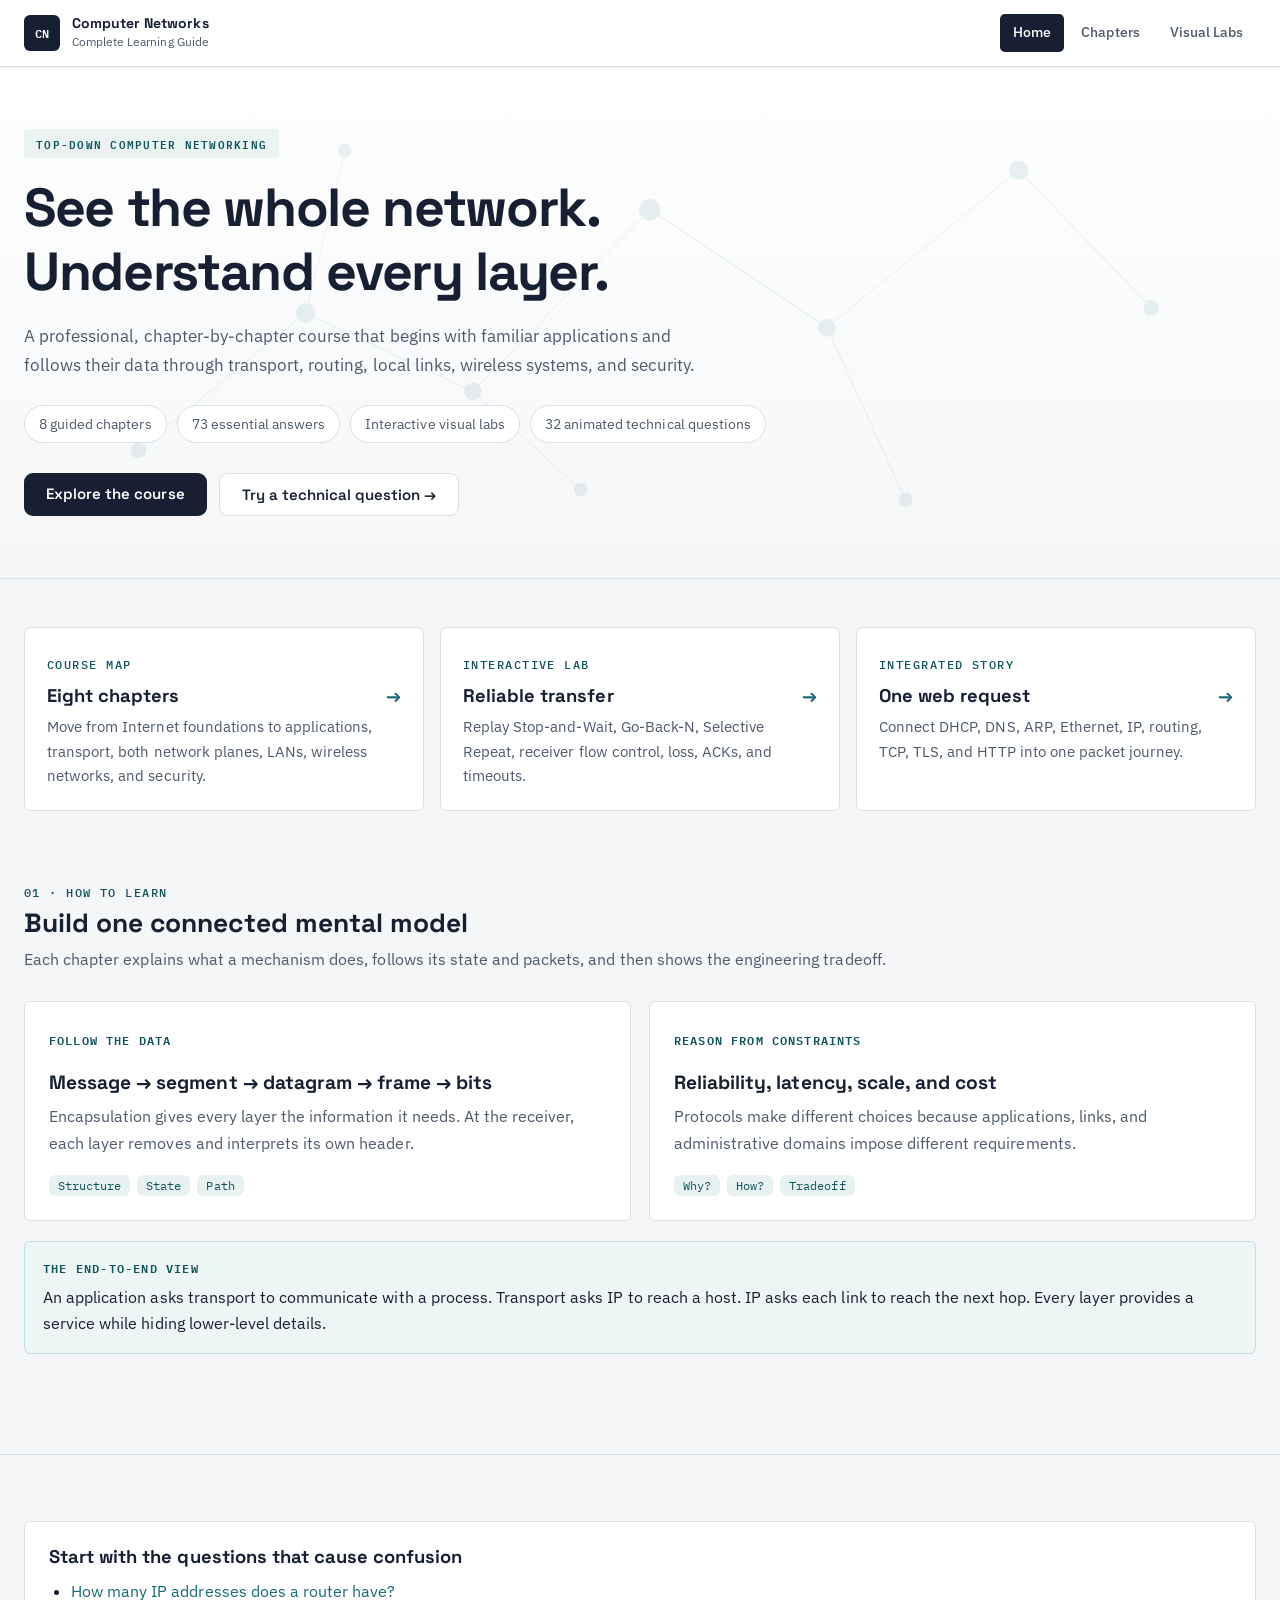
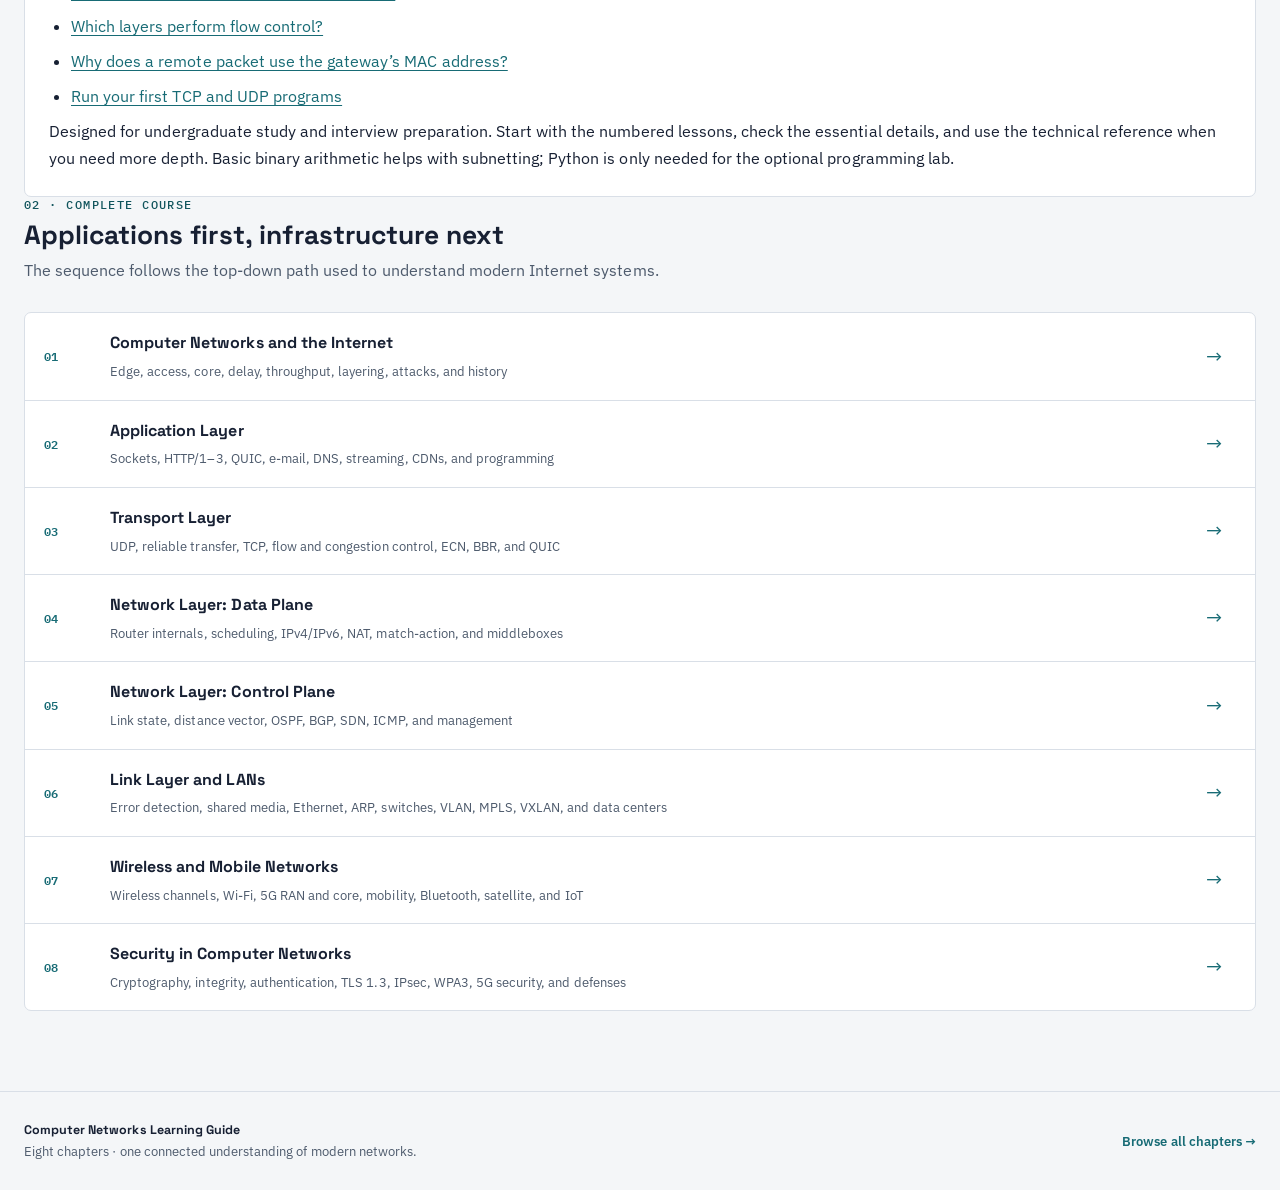
==== commit 94bd6952: "Add files via upload" ====
--- a/index.html
+++ b/index.html
@@ -5,7 +5,7 @@
   <meta name="description" content="A complete top-down course in computer networks with eight detailed chapters, visual explanations, worked examples, and interactive protocol simulations.">
   <title>Computer Networks · Complete Learning Guide</title>
   <link rel="preconnect" href="https://fonts.googleapis.com"><link href="https://fonts.googleapis.com/css2?family=Space+Grotesk:wght@500;600;700&family=IBM+Plex+Sans:wght@400;500;600&family=IBM+Plex+Mono:wght@400;600&display=swap" rel="stylesheet">
-  <link rel="icon" type="image/svg+xml" href="favicon.svg"><link rel="stylesheet" href="styles.css?v=33">
+  <link rel="icon" type="image/svg+xml" href="favicon.svg"><link rel="stylesheet" href="styles.css?v=35">
 </head>
 <body>
   <a class="skip-link" href="#main">Skip to content</a><div class="reading-progress" aria-hidden="true"><span id="progressBar"></span></div>
@@ -13,7 +13,7 @@
   <main id="main">
     <section class="hero">
       <svg class="network-background" viewBox="0 0 1200 520" aria-hidden="true"><g fill="none" stroke="currentColor"><path d="M90 390L260 250 430 330 610 145 790 265 985 105 1120 245"/><path d="M260 250L300 85M430 330L540 430M610 145L790 265M790 265L870 440M985 105L1120 245"/></g><g fill="currentColor"><circle cx="90" cy="390" r="8"/><circle cx="260" cy="250" r="10"/><circle cx="300" cy="85" r="7"/><circle cx="430" cy="330" r="9"/><circle cx="540" cy="430" r="7"/><circle cx="610" cy="145" r="11"/><circle cx="790" cy="265" r="9"/><circle cx="870" cy="440" r="7"/><circle cx="985" cy="105" r="10"/><circle cx="1120" cy="245" r="8"/></g></svg>
-      <div class="hero-inner"><span class="eyebrow">TOP-DOWN COMPUTER NETWORKING</span><h1>See the whole network.<br>Understand every layer.</h1><p class="lede">A professional, chapter-by-chapter course that begins with familiar applications and follows their data through transport, routing, local links, wireless systems, and security.</p><div class="hero-meta"><span class="meta-chip">8 complete chapters</span><span class="meta-chip">70+ connected concepts</span><span class="meta-chip">Interactive visual labs</span><span class="meta-chip">32 animated technical questions</span></div><div class="hero-actions"><a class="btn btn-primary" href="topics.html">Explore the course</a><a class="btn btn-ghost" href="chapter1.html#critical-questions">Try a technical question →</a></div></div>
+      <div class="hero-inner"><span class="eyebrow">TOP-DOWN COMPUTER NETWORKING</span><h1>See the whole network.<br>Understand every layer.</h1><p class="lede">A professional, chapter-by-chapter course that begins with familiar applications and follows their data through transport, routing, local links, wireless systems, and security.</p><div class="hero-meta"><span class="meta-chip">8 guided chapters</span><span class="meta-chip">73 essential answers</span><span class="meta-chip">Interactive visual labs</span><span class="meta-chip">32 animated technical questions</span></div><div class="hero-actions"><a class="btn btn-primary" href="topics.html">Explore the course</a><a class="btn btn-ghost" href="chapter1.html#critical-questions">Try a technical question →</a></div></div>
     </section>
     <section class="portal page" aria-label="Study areas">
       <a class="portal-card" href="topics.html"><span>Course map</span><h2>Eight chapters <i>→</i></h2><p>Move from Internet foundations to applications, transport, both network planes, LANs, wireless networks, and security.</p></a>
@@ -21,7 +21,7 @@
       <a class="portal-card" href="chapter6.html#journey"><span>Integrated story</span><h2>One web request <i>→</i></h2><p>Connect DHCP, DNS, ARP, Ethernet, IP, routing, TCP, TLS, and HTTP into one packet journey.</p></a>
     </section>
     <section class="page home-section"><p class="section-kicker">01 · HOW TO LEARN</p><h2 class="section-title">Build one connected mental model</h2><p class="section-sub">Each chapter explains what a mechanism does, follows its state and packets, and then shows the engineering tradeoff.</p><div class="overview-grid"><article class="summary-card"><span>FOLLOW THE DATA</span><h3>Message → segment → datagram → frame → bits</h3><p>Encapsulation gives every layer the information it needs. At the receiver, each layer removes and interprets its own header.</p><div class="chip-row"><i>Structure</i><i>State</i><i>Path</i></div></article><article class="summary-card"><span>REASON FROM CONSTRAINTS</span><h3>Reliability, latency, scale, and cost</h3><p>Protocols make different choices because applications, links, and administrative domains impose different requirements.</p><div class="chip-row"><i>Why?</i><i>How?</i><i>Tradeoff</i></div></article></div><div class="definition-box"><span>THE END-TO-END VIEW</span><p>An application asks transport to communicate with a process. Transport asks IP to reach a host. IP asks each link to reach the next hop. Every layer provides a service while hiding lower-level details.</p></div></section>
-    <section class="page home-section"><p class="section-kicker">02 · COMPLETE COURSE</p><h2 class="section-title">Applications first, infrastructure next</h2><p class="section-sub">The sequence follows the top-down path used to understand modern Internet systems.</p><div class="path-list">
+    <section class="page home-section"><div class="study-shortcuts"><h3>Start with the questions that cause confusion</h3><ul><li><a href="chapter4.html#router-ip-count">How many IP addresses does a router have?</a></li><li><a href="chapter3.html#flow-control-layers">Which layers perform flow control?</a></li><li><a href="chapter4.html#gateway-ip">Why does a remote packet use the gateway’s MAC address?</a></li><li><a href="chapter2.html#socket-practice">Run your first TCP and UDP programs</a></li></ul><p>Designed for undergraduate study and interview preparation. Start with the numbered lessons, check the essential details, and use the technical reference when you need more depth. Basic binary arithmetic helps with subnetting; Python is only needed for the optional programming lab.</p></div><p class="section-kicker">02 · COMPLETE COURSE</p><h2 class="section-title">Applications first, infrastructure next</h2><p class="section-sub">The sequence follows the top-down path used to understand modern Internet systems.</p><div class="path-list">
       <a href="chapter1.html"><b>01</b><span><strong>Computer Networks and the Internet</strong><small>Edge, access, core, delay, throughput, layering, attacks, and history</small></span><i>→</i></a>
       <a href="chapter2.html"><b>02</b><span><strong>Application Layer</strong><small>Sockets, HTTP/1–3, QUIC, e-mail, DNS, streaming, CDNs, and programming</small></span><i>→</i></a>
       <a href="chapter3.html"><b>03</b><span><strong>Transport Layer</strong><small>UDP, reliable transfer, TCP, flow and congestion control, ECN, BBR, and QUIC</small></span><i>→</i></a>
@@ -32,5 +32,5 @@
       <a href="chapter8.html"><b>08</b><span><strong>Security in Computer Networks</strong><small>Cryptography, integrity, authentication, TLS 1.3, IPsec, WPA3, 5G security, and defenses</small></span><i>→</i></a>
     </div></section>
   </main>
-  <footer class="site-footer"><div><strong>Computer Networks Learning Guide</strong><span>Eight chapters · one connected understanding of modern networks.</span></div><a href="topics.html">Browse all chapters →</a></footer><button class="back-top" id="backTop" type="button" aria-label="Back to top">↑ <span>Back to top</span></button><script src="interactions.js?v=33"></script><script src="app.js?v=33"></script>
+  <footer class="site-footer"><div><strong>Computer Networks Learning Guide</strong><span>Eight chapters · one connected understanding of modern networks.</span></div><a href="topics.html">Browse all chapters →</a></footer><button class="back-top" id="backTop" type="button" aria-label="Back to top">↑ <span>Back to top</span></button><script src="interactions.js?v=35"></script><script src="app.js?v=35"></script>
 </body></html>
--- a/styles.css
+++ b/styles.css
@@ -68,3 +68,18 @@
 /* Chapter learning path */
 .chapter-orientation{margin-top:26px;border:1px solid #d4dce5;border-radius:8px;background:#fff;overflow:hidden}.orientation-title{display:flex;align-items:center;justify-content:space-between;gap:20px;padding:13px 17px;border-bottom:1px solid #e0e5eb;background:#f8fafb}.orientation-title span{font:700 9px var(--mono);letter-spacing:.13em;color:var(--accent-dark)}.orientation-title b{font-size:13px}.orientation-grid{display:grid;grid-template-columns:repeat(3,1fr)}.orientation-grid article{padding:16px 17px}.orientation-grid article+article{border-left:1px solid #e0e5eb}.orientation-grid span{display:block;margin-bottom:8px;font:700 9px var(--mono);letter-spacing:.08em;color:#6c7888}.orientation-grid p{margin:0;color:var(--ink-soft);font-size:13px;line-height:1.58}.chapter-orientation+.chapter-section{margin-top:56px}
 @media(max-width:760px){.orientation-title{align-items:flex-start;flex-direction:column;gap:3px}.orientation-grid{grid-template-columns:1fr}.orientation-grid article+article{border-left:0;border-top:1px solid #e0e5eb}.chapter-orientation+.chapter-section{margin-top:48px}}
+
+/* Reading, reference, and practical lessons */
+.chapter-body p,.chapter-body li,.qa-answer p,.qa-answer li,.scan-body p,.scan-body li,.reference-block p,.reference-block li,.deep-card p,.deep-card li,.tech-detail p,.tech-detail li,.orientation-grid p,.review-grid details p{font-size:1rem;line-height:1.7}
+.chapter-body code{font-size:.9em}.toc a{font-size:.875rem}.chapter-meta span,.brand-text span,.chapter-card>b{font-size:.75rem}.chapter-meta{line-height:1.5}
+.qa-item summary{font-size:1rem;grid-template-columns:30px minmax(0,1fr) 14px;overflow-wrap:anywhere}.qa-number{font-size:.75rem}.qa-answer{padding:20px}.qa-answer a:not(.answer-permalink),.sources a,.chapter-body p a{text-decoration:underline;text-underline-offset:3px}
+.qa-item[id]{scroll-margin-top:100px}.qa-item:target{border-color:var(--accent);box-shadow:0 0 0 2px var(--accent-soft)}
+.answer-permalink{display:inline-block;margin-top:8px;font-size:.875rem;text-decoration:underline;text-underline-offset:3px}
+.table-scroll{overflow-x:auto;max-width:100%;margin:22px 0;border-radius:6px}.table-scroll .data-table{margin:0;min-width:540px;width:100%}.data-table caption{text-align:left;padding:12px 0;font-size:1rem;font-weight:600;color:var(--ink)}.data-table th{font-size:.875rem}.data-table td{font-size:1rem;vertical-align:top}.table-note{color:var(--ink-soft)}
+.worked-example{padding:22px;background:var(--accent-soft);border-left:4px solid var(--accent);border-radius:6px;margin:22px 0}.worked-example h3{font-size:1.15rem;margin-bottom:12px}.worked-example p{margin:0}
+.reference-disclosure>summary{padding:14px 0;font-weight:600;cursor:pointer}.sources{padding-top:24px;border-top:1px solid var(--line)}.sources li{margin-bottom:10px}.sources .review-date{font-size:.875rem;color:var(--ink-soft)}
+.code-example{margin:24px 0}.code-example h3{font-size:1.1rem;margin:12px 0}.code-example pre{max-width:100%;overflow:auto;padding:20px;background:var(--code-bg);color:var(--code-text);border-radius:7px;tab-size:4;font-size:.875rem;line-height:1.65}.code-example pre code{font-size:inherit}.download-example{display:inline-block;padding:8px 0;text-decoration:underline}
+.study-shortcuts{padding:24px;background:#fff;border:1px solid var(--line);border-radius:7px;margin-top:24px}.study-shortcuts h3{font-size:1.15rem;margin-bottom:10px}.study-shortcuts ul{margin:10px 0 0 22px}.study-shortcuts li{margin:8px 0}.study-shortcuts a{text-decoration:underline;text-underline-offset:3px}
+:focus-visible{outline:3px solid var(--accent);outline-offset:4px}button,summary,a{touch-action:manipulation}.chapter-body{overflow-wrap:break-word}
+@media(max-width:760px){.concept-grid.three,.concept-grid.two,.orientation-grid,.review-grid,.overview-grid{grid-template-columns:1fr}.table-scroll .data-table{min-width:480px}.qa-reference,.master-reference,.scan-section{padding:20px 16px}.qa-answer{padding:16px}.chapter-nav{flex-wrap:wrap}.code-example pre{padding:16px}.study-shortcuts{padding:20px}.chapter-section>h2{overflow-wrap:break-word}}
+@media print{details:not([open])> :not(summary){display:block!important}.table-scroll{overflow:visible}.table-scroll .data-table{min-width:0}.code-example pre{white-space:pre-wrap}.chapter-section{break-inside:auto}.qa-item,.worked-example{break-inside:avoid}}
